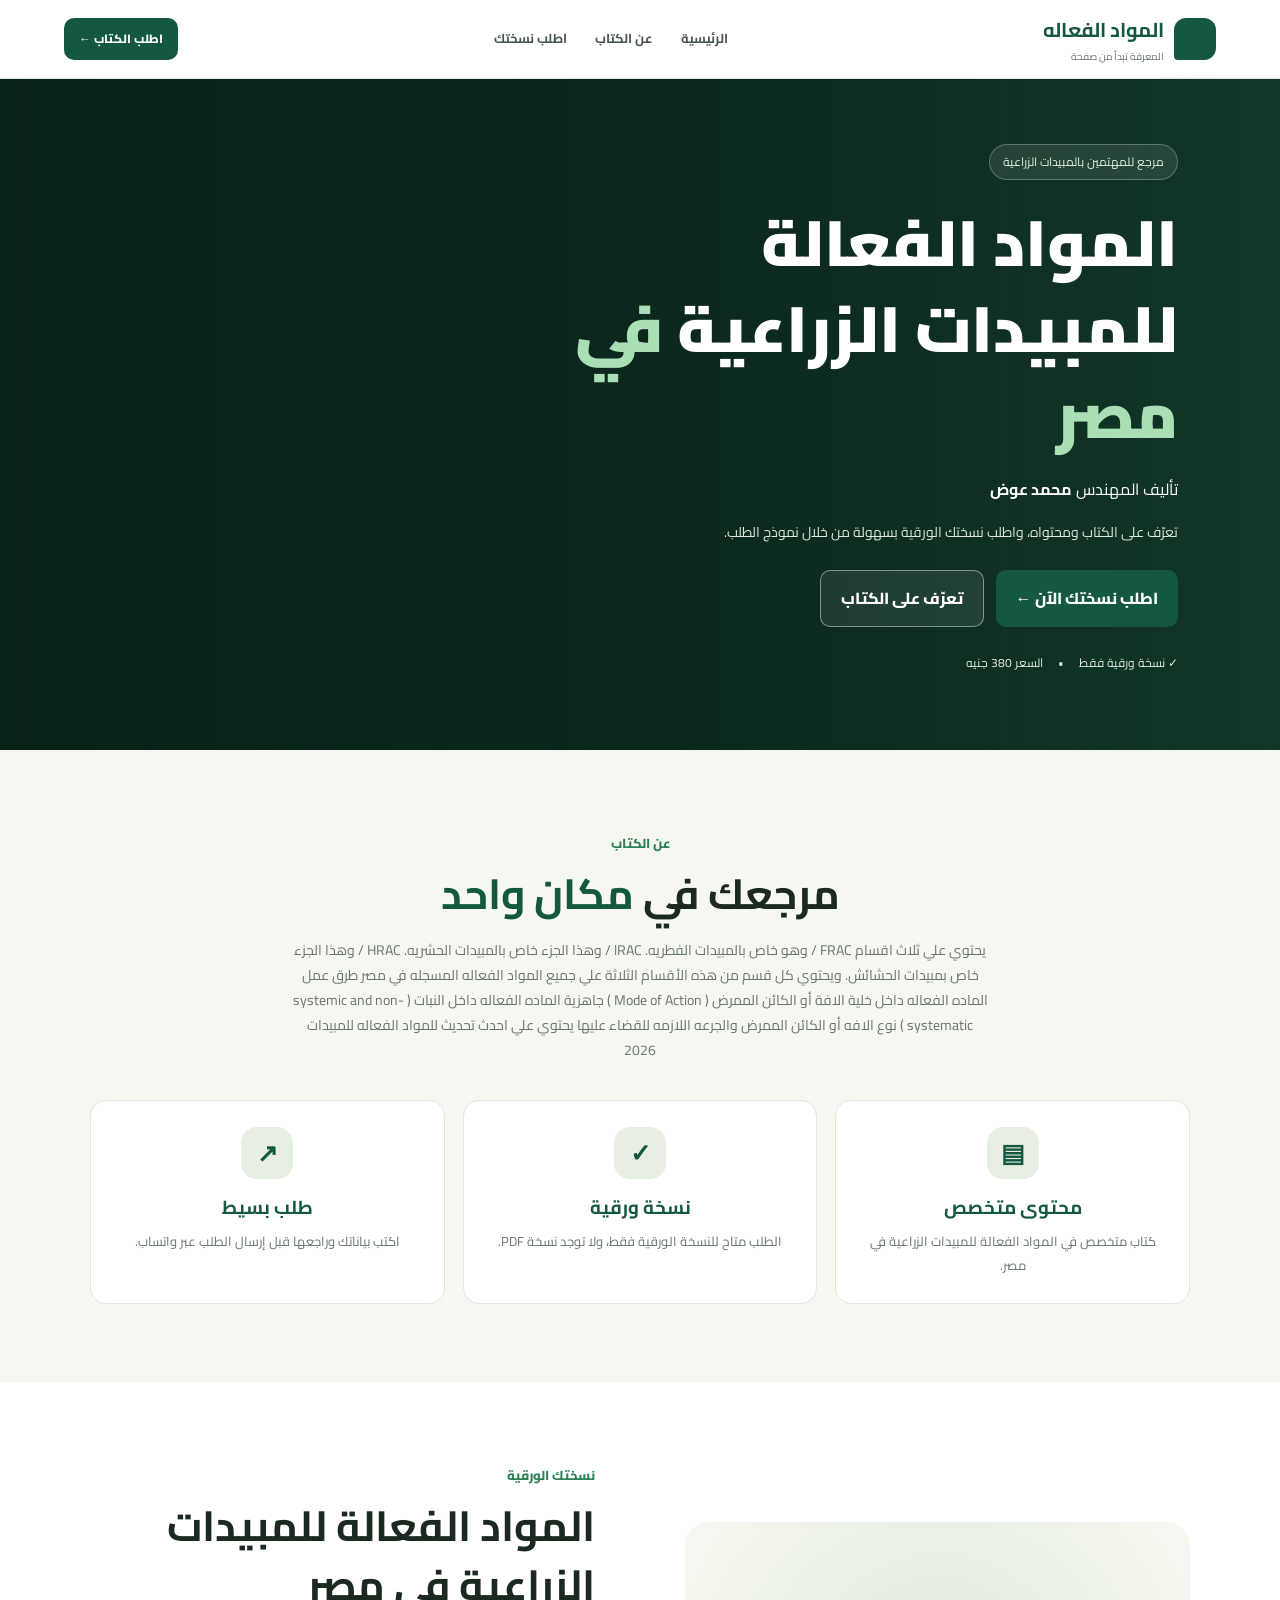
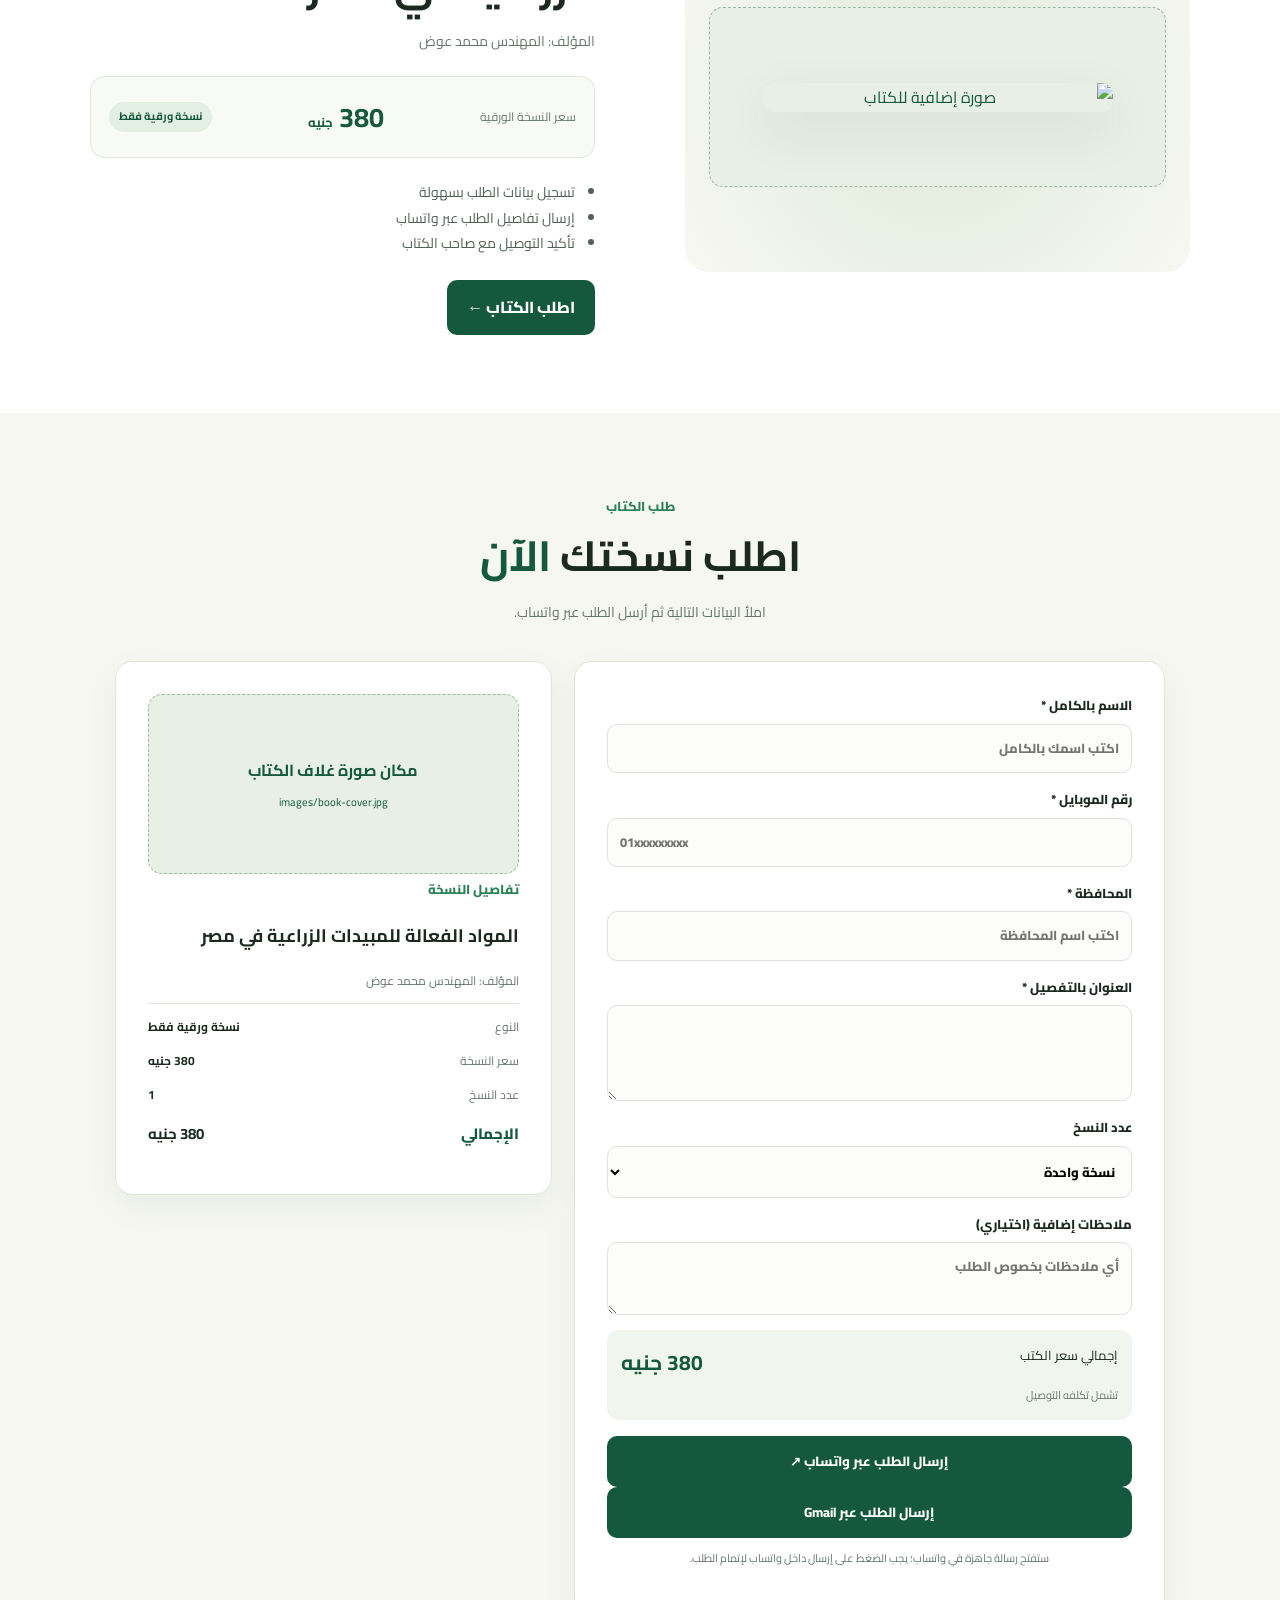
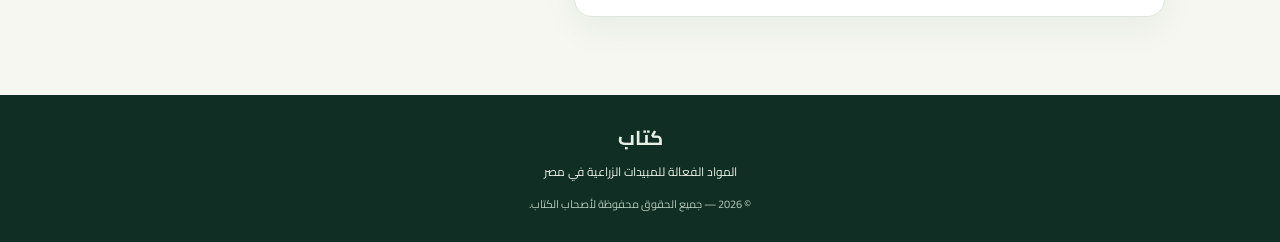
==== index.html @ d492f1f4 "Add files via upload" ====
<!DOCTYPE html>
<html lang="ar" dir="rtl"><head>
  <meta charset="UTF-8">
  <meta name="viewport" content="width=device-width, initial-scale=1">
  <meta name="description" content="اطلب النسخة الورقية من كتاب المواد الفعالة للمبيدات الزراعية في مصر">
  <title>المواد الفعالة للمبيدات الزراعية في مصر</title>
  <link rel="stylesheet" href="style.css"></head><body>
<header>
  <a class="brand" href="#home">
    <span class="logo"></span>
    <span><b>المواد الفعاله</b>
      <small>المعرفة تبدأ من صفحة</small>
    </span></a><nav><a href="#home">الرئيسية</a>
      <a href="#about">عن الكتاب</a>
      <a href="#order">اطلب نسختك</a></nav><a class="top-button" href="#order">اطلب الكتاب ←</a>
    </header>
<main><section class="hero" id="home"><div class="hero-bg"></div>
  <div class="hero-content"><span class="eyebrow">مرجع للمهتمين بالمبيدات الزراعية</span>
    <h1>المواد الفعالة<br>للمبيدات الزراعية <em>في مصر</em>
    </h1><p class="author">تأليف المهندس <strong>محمد عوض </strong>
    </p><p class="intro">تعرّف على الكتاب ومحتواه، واطلب نسختك الورقية بسهولة من خلال نموذج الطلب.</p>
    <div class="actions"><a class="button" href="#order">اطلب نسختك الآن ←</a>
    <a class="button outline" href="#about">تعرّف على الكتاب</a>
  </div>
    
    <p class="note">✓ نسخة ورقية فقط　 •　 السعر 380 جنيه</p>
  </div></section>
<section class="section about" id="about">
  <div class="heading"><small>عن الكتاب</small>
    <h2>مرجعك في <em>مكان واحد</em>
    </h2><p>يحتوي علي ثلاث اقسام 
FRAC / وهو خاص بالمبيدات الفطريه.
lRAC / وهذا الجزء خاص بالمبيدات الحشريه. 
HRAC / وهذا الجزء خاص بمبيدات الحشائش.

ويحتوي كل قسم من هذه الأقسام الثلاثة علي

جميع المواد الفعاله المسجله في مصر 

طرق عمل الماده الفعاله داخل خلية الافة أو الكائن الممرض ( Mode of Action )

جاهزية الماده الفعاله داخل النبات ( systemic and non-systematic )

نوع الافه أو الكائن الممرض والجرعه اللازمه للقضاء عليها 
 يحتوي علي احدث تحديث للمواد الفعاله للمبيدات 2026</p></div>
    <div class="features"><article><span>▤</span><h3>محتوى متخصص</h3>
      <p>كتاب متخصص في المواد الفعالة للمبيدات الزراعية في مصر.</p>
    </article><article><span>✓</span><h3>نسخة ورقية</h3>
      <p>الطلب متاح للنسخة الورقية فقط، ولا توجد نسخة PDF.</p></article>
      <article><span>↗</span><h3>طلب بسيط</h3><p>اكتب بياناتك وراجعها قبل إرسال الطلب عبر واتساب.</p>
      </article></div></section>
<section class="section book-section">
  <div class="book-photo"><img src="images/book-second.jpeg" alt="صورة إضافية للكتاب" onerror="this.
style.display='none';
this.nextElementSibling.style.display='flex'">
<div class="placeholder">
    <img src="images/book-third.jpeg" alt="صورة إضافية للكتاب" style="width: 100%;
     max-width: 350px; height: auto; border-radius: 12px;">
  </div>
  </div>
  <div>
    <small class="green">نسختك الورقية</small>
    
    <h2>المواد الفعالة للمبيدات الزراعية في مصر</h2>
    <p>المؤلف: المهندس محمد عوض </p><div class="price"><span>سعر النسخة الورقية</span>
      <b>380 <small>جنيه</small></b><strong>نسخة ورقية فقط</strong></div>
      <ul><li>تسجيل بيانات الطلب بسهولة</li><li>إرسال تفاصيل الطلب عبر واتساب</li>
        <li>تأكيد التوصيل مع صاحب الكتاب</li></ul><a class="button" href="#order">اطلب الكتاب ←</a>
      </div></section>
<section class="section order-section" id="order"><div class="heading"><small>طلب الكتاب</small>
  <h2>اطلب نسختك <em>الآن</em></h2>
  <p>املأ البيانات التالية ثم أرسل الطلب عبر واتساب.</p></div>
  <div class="order-layout">
    <form id="orderForm"><label>الاسم بالكامل *<input id="name" required placeholder="اكتب اسمك بالكامل">
  </label>
    <label>رقم الموبايل *<input id="phone" type="tel" required placeholder="01xxxxxxxxx"></label>
    <label>المحافظة *<input id="governorate" required placeholder="اكتب اسم المحافظة"></label>
    <label>العنوان بالتفصيل *<textarea id="address" required rows="3" placeholder="المدينة أو المركز، الشارع">

    </textarea></label>
    <label>عدد النسخ<select id="quantity"><option value="1">نسخة واحدة</option>
      <option value="2">نسختان</option><option value="3">3 نسخ</option>
      <option value="4">4 نسخ</option><option value="5">5 نسخ</option>
    </select></label>
    <label>ملاحظات إضافية (اختياري)<textarea id="notes" rows="2" placeholder="أي ملاحظات بخصوص الطلب"></textarea>
    </label><div class="total"><span>إجمالي سعر الكتب</span><b id="total">380 جنيه</b>
      <small>تشمل تكلفه التوصيل</small>
    </div>
    <button class="button" type="submit">إرسال الطلب عبر واتساب ↗</button>
    <button class="button" type="button" id="emailOrderButton">إرسال الطلب عبر Gmail</button>
    <p class="help">ستفتح رسالة جاهزة في واتساب؛ يجب الضغط على إرسال داخل واتساب لإتمام الطلب.</p>
    <p id="status" role="status"></p>
  </form><aside class="summary"><img src="images/book-cover.jpeg" alt="غلاف الكتاب" onerror="this.style.display='none';
  this.nextElementSibling.style.display='flex'">
<div class="placeholder" style="display:none"><b>مكان صورة غلاف الكتاب</b>
    <small>images/book-cover.jpg</small></div><small class="green">تفاصيل النسخة</small>
    <h3>المواد الفعالة للمبيدات الزراعية في مصر</h3><p>المؤلف: المهندس محمد عوض </p><hr>
    <p>النوع <b>نسخة ورقية فقط</b></p><p>سعر النسخة <b>380 جنيه</b>
    </p><p>عدد النسخ <b id="qtyText">1</b></p><p class="summary-total">الإجمالي <b id="sum">380 جنيه</b>
    </p></aside></div></section></main>
    <footer><b>كتاب</b><p>المواد الفعالة للمبيدات الزراعية في مصر</p><small>© <span id="year">
 
    </span> — جميع الحقوق محفوظة لأصحاب الكتاب.</small>
  </footer>
    <script src="script.js">

    </script>
    <script src="main.js"></script>
  </body>
    </html>
---- style.css ----
@import url('https://fonts.googleapis.com/css2?family=Cairo:wght@400;500;600;700;800;900&display=swap');
:root{--green:#14583f;--dark:#0b3023;--bright:#8bd4a0;
    --ink:#1b2921;--muted:#68756d;--cream:#f5f7f0;
    --line:#e0e7dd}*{box-sizing:border-box}html{scroll-behavior:smooth}body{margin:0;
        font-family:Cairo,Tahoma,Arial,sans-serif;
        color:var(--ink);line-height:1.8}a{text-decoration:none;color:inherit}header{position:sticky;
        top:0;z-index:10;display:flex;align-items:center;justify-content:space-between;gap:20px;
        padding:12px clamp(16px,5vw,70px);background:#fffffff2;
        
        backdrop-filter:blur(10px);
        border-bottom:1px solid var(--line)}.brand{display:flex;align-items:center;
            gap:10px}.logo{display:grid;place-items:center;
                width:42px;height:42px;border-radius:12px 12px 12px 4px;background:var(--green);
                color:#fff;font-size:24px;font-weight:900}.brand b{display:block;
                    color:var(--green);font-size:20px}.brand small{display:block;
  font-size:10px;color:var(--muted)}nav{display:flex;gap:28px;font-size:13px;
   font-weight:700;
      color:#46564b}nav a:hover{color:var(--green)}.top-button,.button{display:inline-flex;
  align-items:center;justify-content:center;gap:10px;
      border:0;border-radius:10px;
   padding:13px 20px;background:var(--green);color:white;font-weight:800;
      font-family:inherit;cursor:pointer}.top-button{font-size:12px;padding:10px 15px}.button:hover,
     .top-button:hover{background:var(--dark);transform:translateY(-1px)}.hero{min-height:620px;
        position:relative;display:flex;
      align-items:center;padding:65px clamp(20px,8vw,120px);overflow:hidden;background:#163e2e;
     color:#fff}.hero-bg{position:absolute;inset:0;
        background-image:linear-gradient(90deg,rgba(5,31,21,.88),
 rgba(5,31,21,.7) 52%,rgba(5,31,21,.25)),url('./images/book-photo.jpeg');background-position: center;
 background-size:cover;filter:saturate(.9)}.hero-content{position:relative;max-width:720px}.eyebrow{display:inline-block;
     border:1px solid #ffffff40;background:#ffffff18;border-radius:30px;padding:6px 13px;font-size:12px;
   color:#e1f2e4}.hero h1{font-size:clamp(36px,5vw,64px);line-height:1.35;margin:20px 0 10px;
   font-weight:900}.hero h1 em,.heading h2 em{font-style:normal;color:#a8dfb5}.author{font-size:16px
 }.intro{max-width:550px;color:#e0e9e0;font-size:14px;margin:12px 0 25px}.actions{display:flex;
    gap:12px;flex-wrap:wrap}.outline{background:#ffffff15;border:1px solid #ffffff70
   }.note{margin-top:25px;color:#e0efe2;font-size:12px}.section{padding:78px clamp(20px,7vw,100px)}
   .about,.order-section{background:var(--cream)}.heading{text-align:center;
  max-width:700px;margin:0 auto 36px}.heading>small,.green{color:#2c8056;font-weight:800;
  font-size:13px}.heading h2,.book-section h2{font-size:clamp(28px,4vw,42px);line-height:1.4;
  margin:8px 0}.heading h2 em{color:var(--green)}.heading p,.book-section>div>p{color:var(--muted);font-size:14px}
 .features{max-width:1100px;margin:auto;display:grid;grid-template-columns:repeat(3,1fr);gap:18px}
.features article{text-align:center;background:#fff;border:1px solid var(--line);border-radius:16px;
 padding:26px}.features article span{display:grid;place-items:center;margin:auto auto 12px;
 width:52px;height:52px;border-radius:16px;background:#e6efe2;color:var(--green);font-size:25px;
 font-weight:800}.features h3{color:var(--green);margin:0 0 6px}.features p{color:var(--muted);
 font-size:13px;margin:0}.book-section{display:grid;grid-template-columns:1fr 1fr;
 gap:clamp(30px,7vw,90px);align-items:center}.book-photo{min-height:350px;display:grid;place-items:center;
 padding:24px;background:radial-gradient(circle,#dce9d8,#f8f8f2);border-radius:24px;
 overflow:hidden}.book-photo img{max-width:100%;max-height:400px;object-fit:contain;border-radius:8px;
 box-shadow:0 18px 50px #1437231a}.price{display:flex;align-items:center;justify-content:space-between;
 gap:10px;flex-wrap:wrap;padding:16px 18px;background:#f8faf5;border:1px solid var(--line);
 border-radius:14px;margin:22px 0}.price span{font-size:12px;color:var(--muted)}.price>b{font-size:27px;
 color:var(--green)}.price>b small{font-size:13px}.price strong{background:#e3efe2;
 color:var(--green);border-radius:25px;padding:5px 10px;font-size:11px}ul{padding-right:20px;
 color:#526156;font-size:14px;margin-bottom:24px}.order-layout{max-width:1050px;
 margin:auto;display:grid;grid-template-columns:1.15fr .85fr;gap:22px;
 align-items:start}form,.summary{padding:clamp(20px,3vw,32px);border:1px solid var(--line);
 border-radius:18px;background:#fff;box-shadow:0 12px 35px #1c3b2a0d}form label{display:grid;
 gap:6px;margin-bottom:15px;font-size:13px;font-weight:800}input,textarea,select{width:100%;
  font:inherit;font-size:13px;padding:12px;border:1px solid #dce3dc;border-radius:10px;
  background:#fcfdfa;outline:none}input:focus,textarea:focus,select:focus{border-color:#63a27d;
  box-shadow:0 0 0 3px #2d8a5d19}textarea{resize:vertical}.total{display:grid;
 grid-template-columns:1fr auto;
 gap:4px 10px;padding:14px;background:#f0f6ed;border-radius:12px;margin:8px 0 16px;
  font-size:13px}.total>b{font-size:21px;color:var(--green)}.total small{grid-column:1/-1;
  color:var(--muted);font-size:11px}form>.button{width:100%}.help{font-size:11px;
  color:var(--muted);text-align:center}.summary img{display:block;max-height:190px;
  max-width:100%;margin:0 auto 20px;object-fit:contain}.summary h3{line-height:1.7;
  font-size:18px}.summary>p{display:flex;justify-content:space-between;
  gap:10px;color:var(--muted);font-size:12px}.summary>p b{color:var(--ink);
 text-align:left}hr{border:0;border-top:1px solid var(--line)}.summary .summary-total{color:var(--green);
 font-weight:800;font-size:15px}.placeholder{min-height:180px;width:100%;padding:20px;
 border:1px dashed #9cb8a1;border-radius:14px;background:#e8f0e5;color:var(--green);
 display:flex;flex-direction:column;align-items:center;justify-content:center;text-align:center;
 gap:8px}.placeholder small{font-size:11px;direction:ltr}footer{padding:25px 20px;text-align:center;
 background:#102e23;color:#e7f0e7}footer b{font-size:20px}footer p{margin:5px;
 font-size:12px}footer small{color:#b8cabe;font-size:11px}@media(max-width:800px){header{flex-wrap:wrap;
  gap:10px}nav{order:3;width:100%;justify-content:center;gap:20px;padding-top:8px;
  border-top:1px solid var(--line)}nav a{font-size:12px}.top-button{font-size:11px;
  padding:
  9px 12px}
 .hero{min-height:580px;padding:50px 23px}
 .hero h1{font-size:clamp(34px,8vw,50px)}
    .section{padding:58px 20px}.features,
  .book-section,.order-layout{grid-template-columns:1fr}.book-photo{min-height:290px}
 .book-photo img{max-height:320px}}@media(max-width:420px){.brand b{font-size:17px}.logo{width:36px;
    height:36px}.hero .button{
    width:100%}.actions{width:100%}}
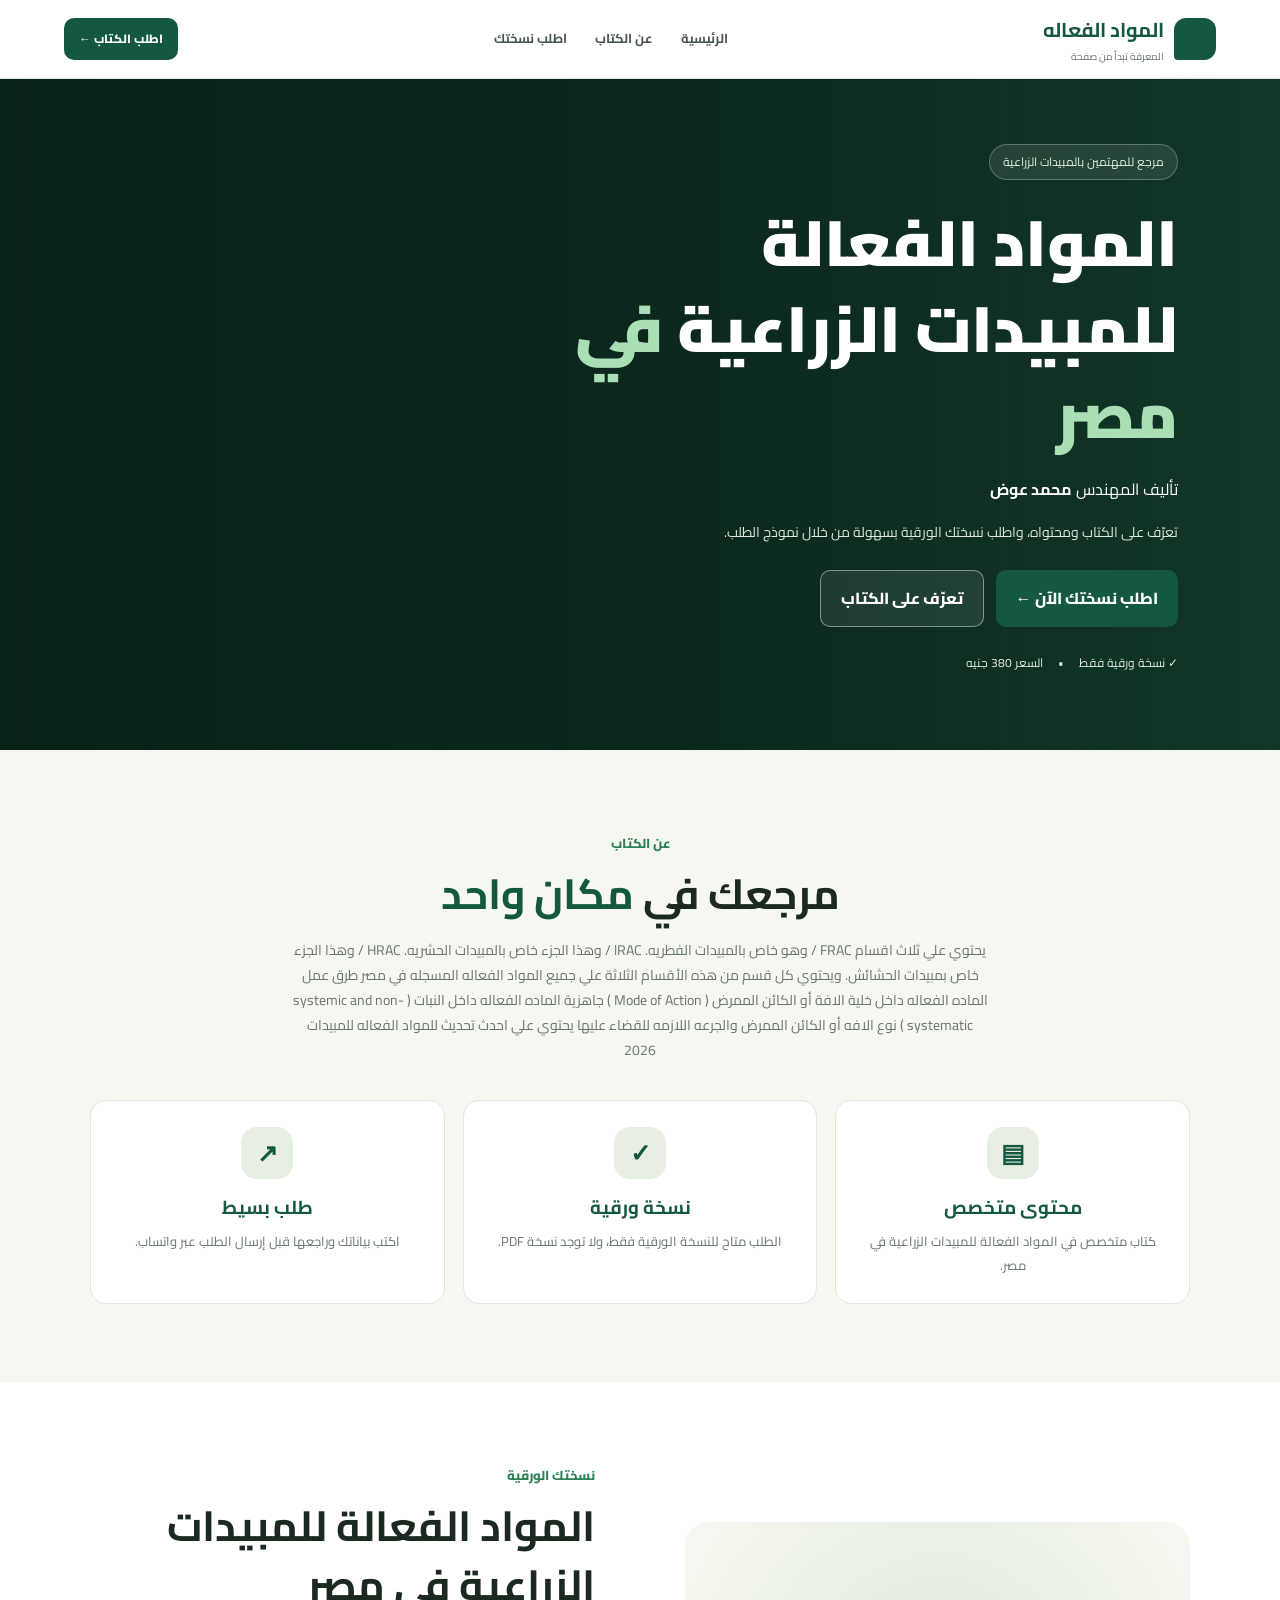
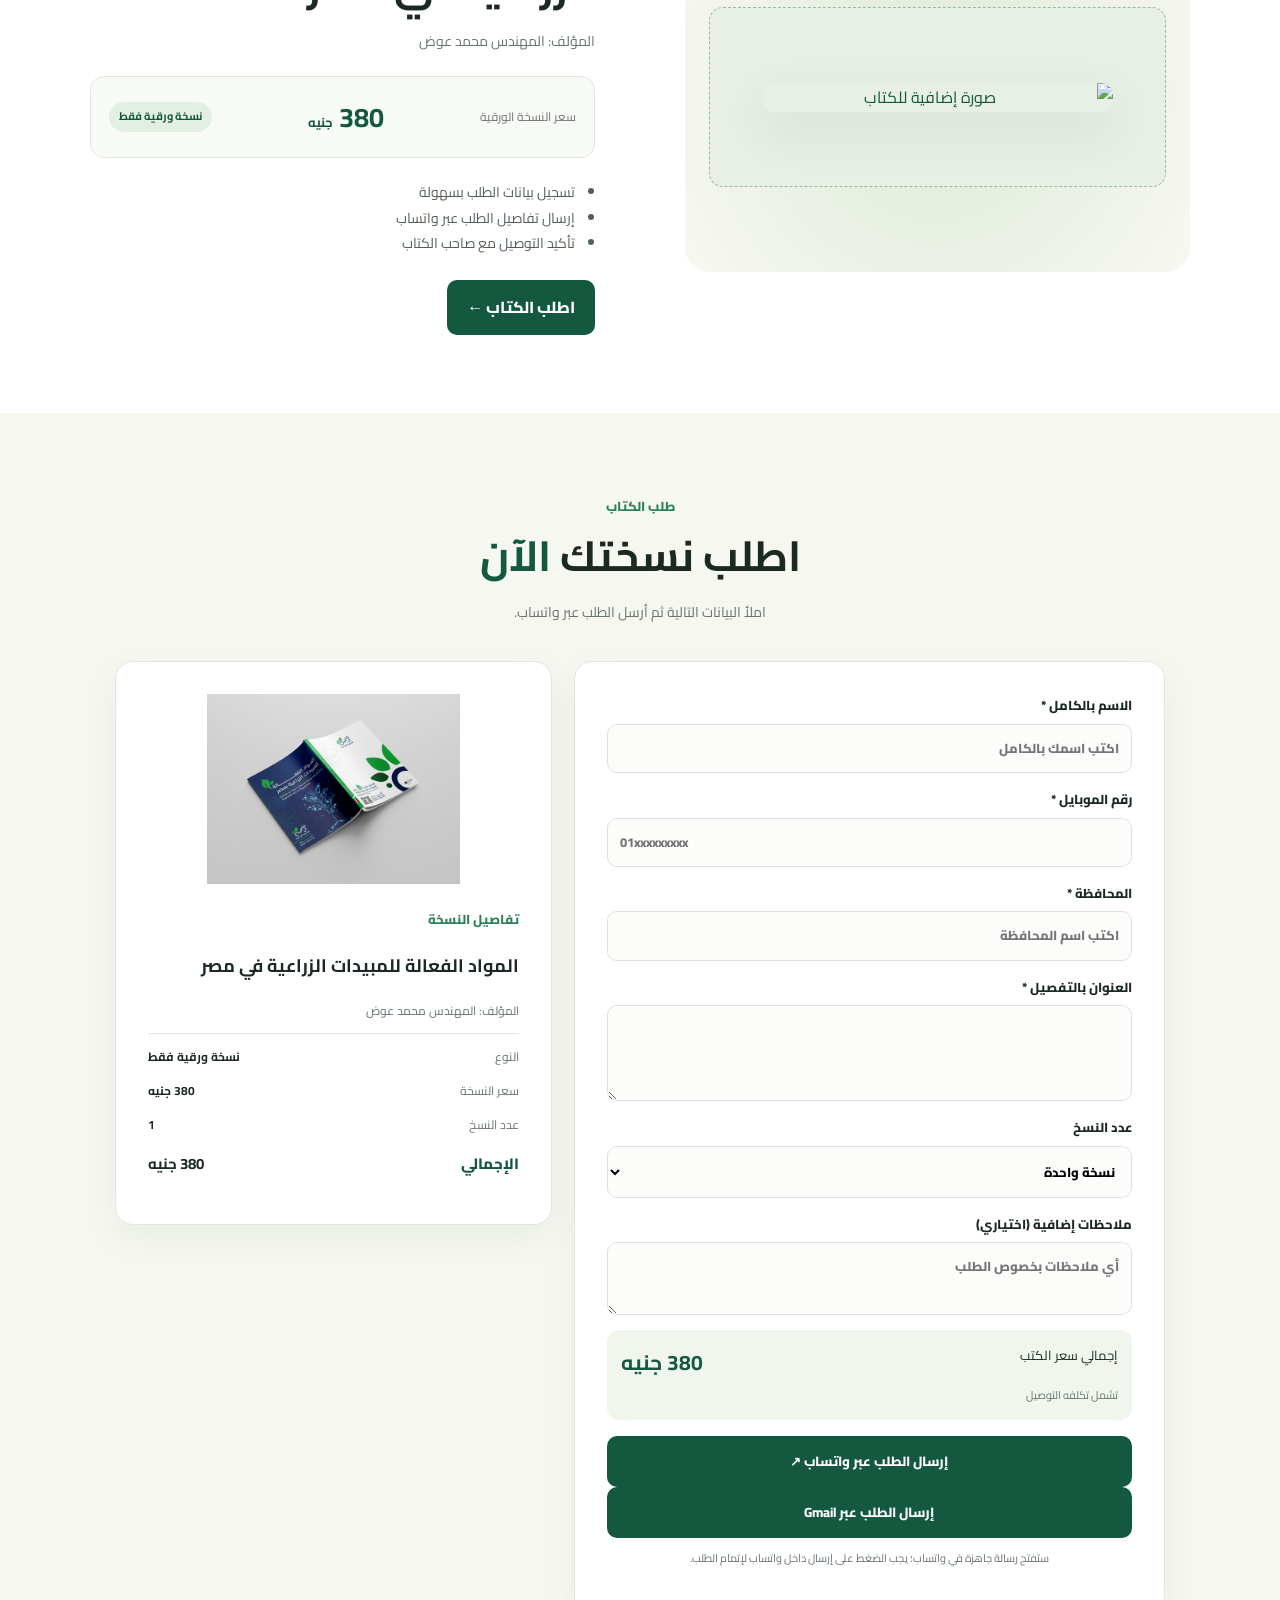
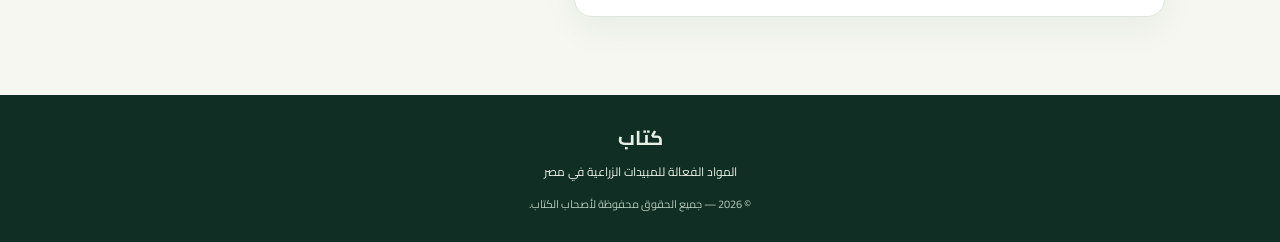
==== commit 09a394b3: "Update index.html" ====
--- a/index.html
+++ b/index.html
@@ -90,7 +90,7 @@
     <button class="button" type="button" id="emailOrderButton">إرسال الطلب عبر Gmail</button>
     <p class="help">ستفتح رسالة جاهزة في واتساب؛ يجب الضغط على إرسال داخل واتساب لإتمام الطلب.</p>
     <p id="status" role="status"></p>
-  </form><aside class="summary"><img src="images/book-cover.jpeg" alt="غلاف الكتاب" onerror="this.style.display='none';
+  </form><aside class="summary"><img src="book-cover.jpeg" alt="غلاف الكتاب" onerror="this.style.display='none';
   this.nextElementSibling.style.display='flex'">
 <div class="placeholder" style="display:none"><b>مكان صورة غلاف الكتاب</b>
     <small>images/book-cover.jpg</small></div><small class="green">تفاصيل النسخة</small>
@@ -107,4 +107,4 @@
     </script>
     <script src="main.js"></script>
   </body>
-    </html>+    </html>
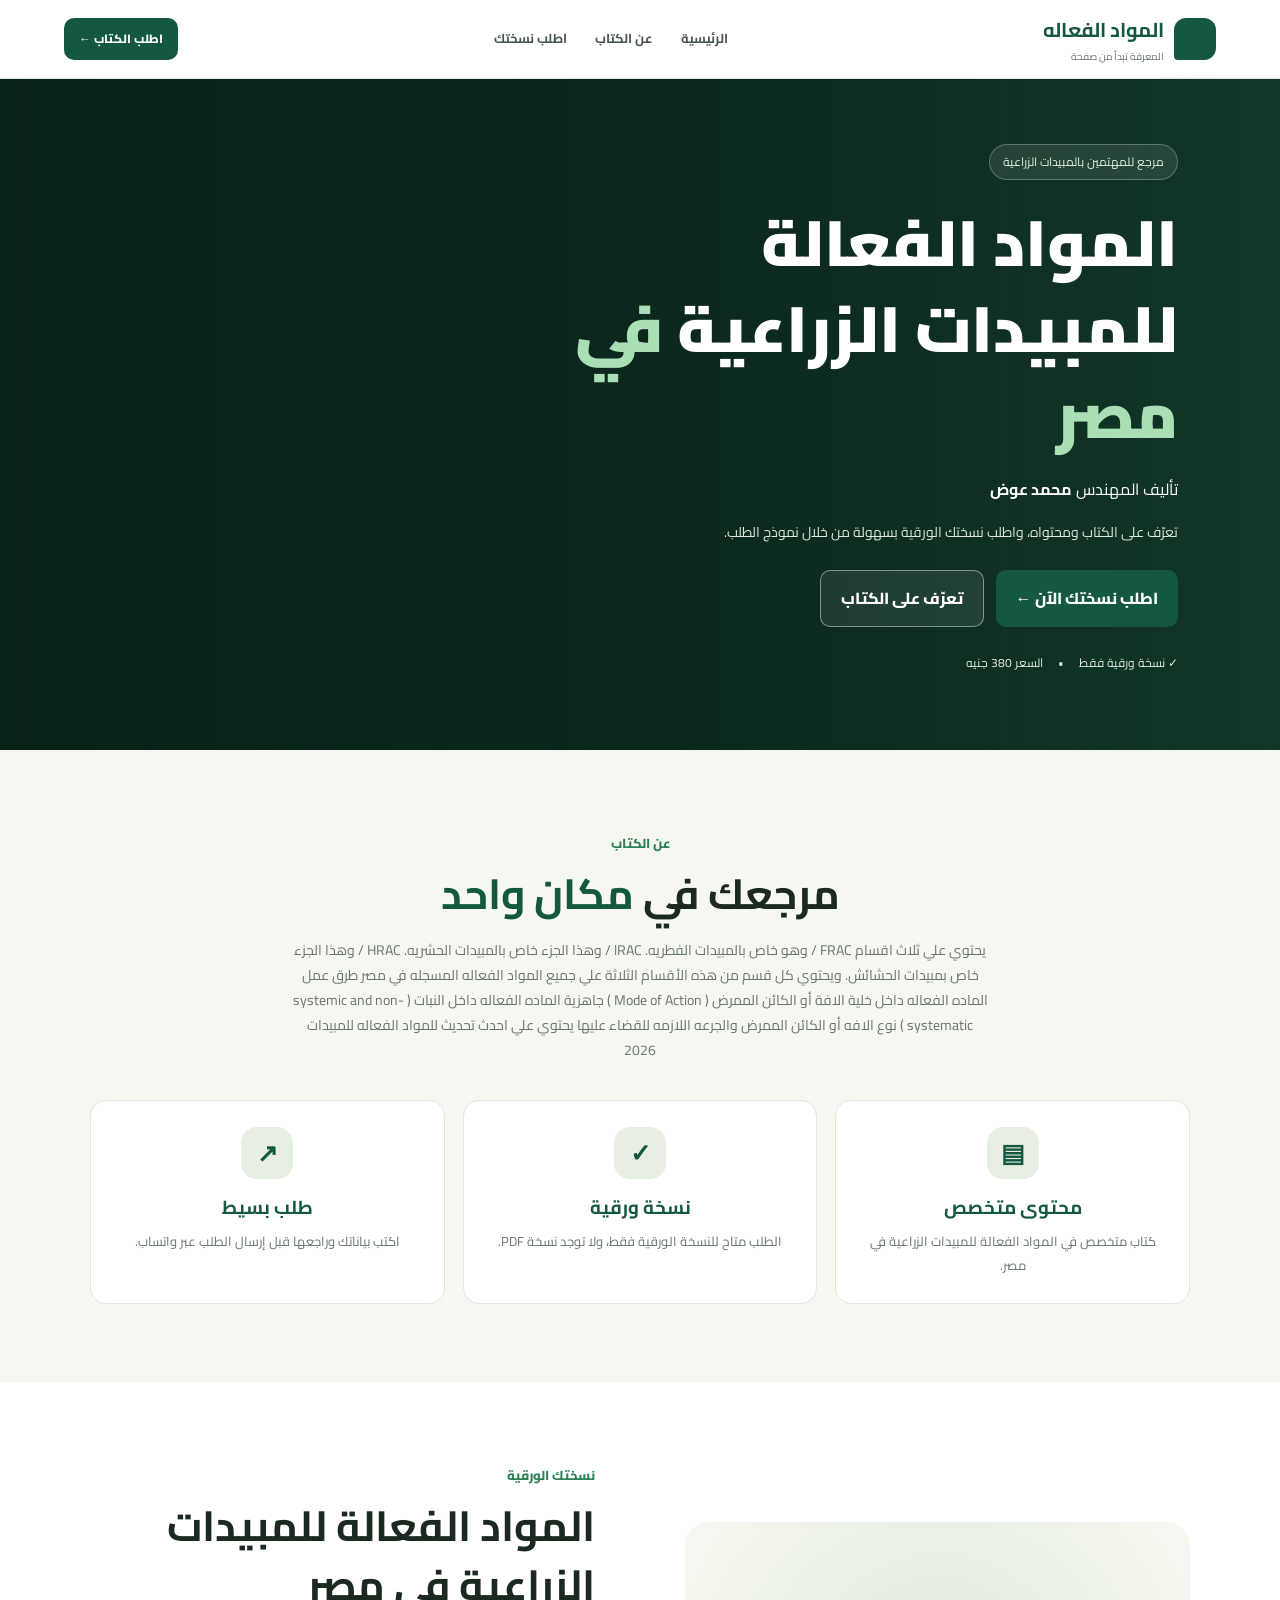
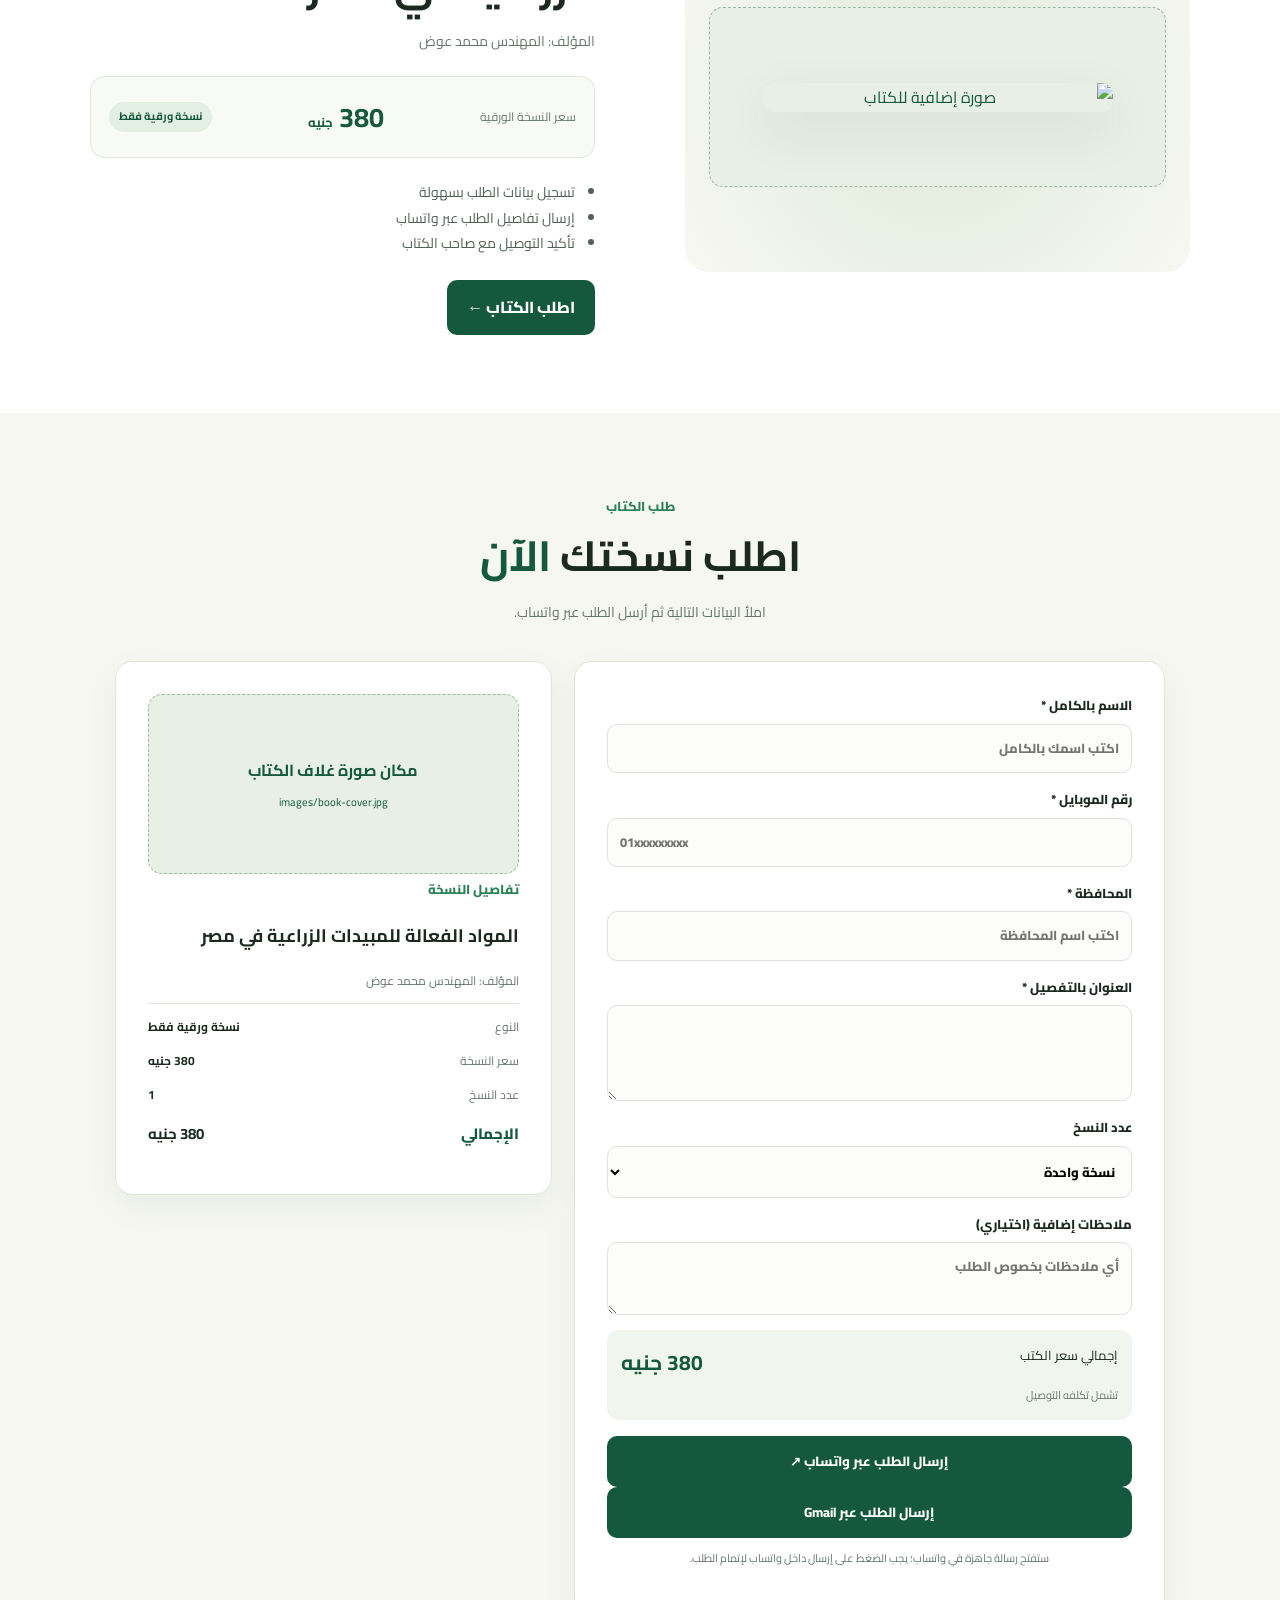
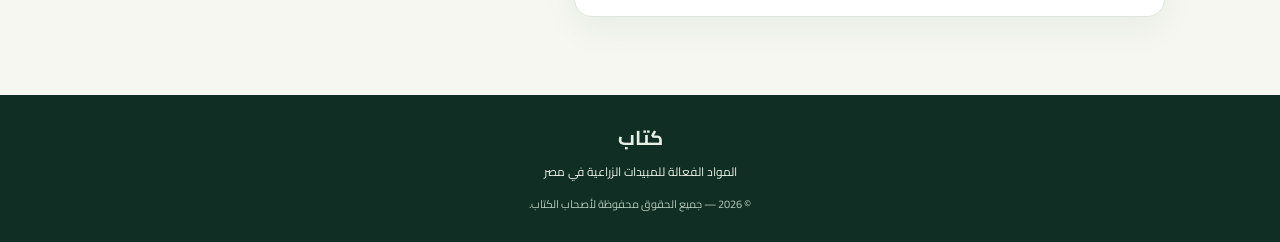
==== commit 56f09d7a: "Add files via upload" ====
--- a/index.html
+++ b/index.html
@@ -90,7 +90,7 @@
     <button class="button" type="button" id="emailOrderButton">إرسال الطلب عبر Gmail</button>
     <p class="help">ستفتح رسالة جاهزة في واتساب؛ يجب الضغط على إرسال داخل واتساب لإتمام الطلب.</p>
     <p id="status" role="status"></p>
-  </form><aside class="summary"><img src="book-cover.jpeg" alt="غلاف الكتاب" onerror="this.style.display='none';
+  </form><aside class="summary"><img src="images/book-cover.jpeg" alt="غلاف الكتاب" onerror="this.style.display='none';
   this.nextElementSibling.style.display='flex'">
 <div class="placeholder" style="display:none"><b>مكان صورة غلاف الكتاب</b>
     <small>images/book-cover.jpg</small></div><small class="green">تفاصيل النسخة</small>
@@ -107,4 +107,4 @@
     </script>
     <script src="main.js"></script>
   </body>
-    </html>
+    </html>
